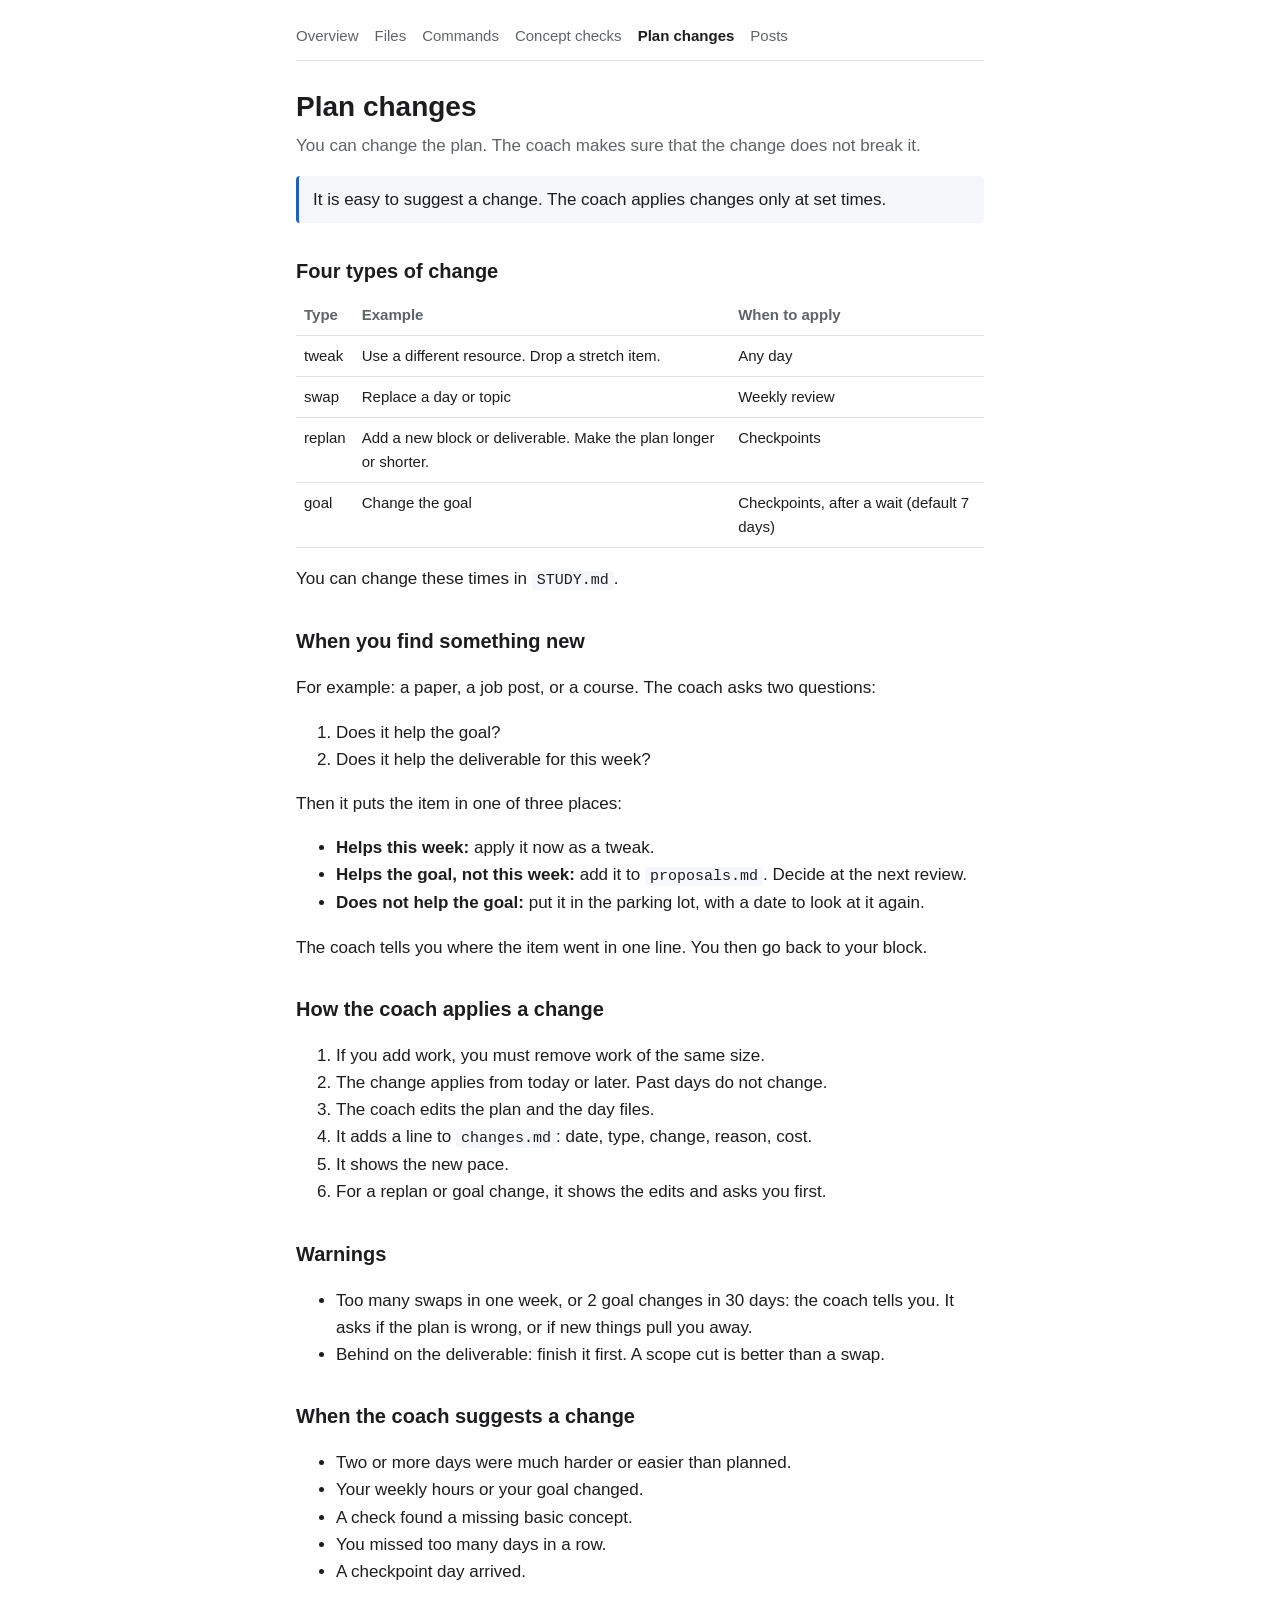
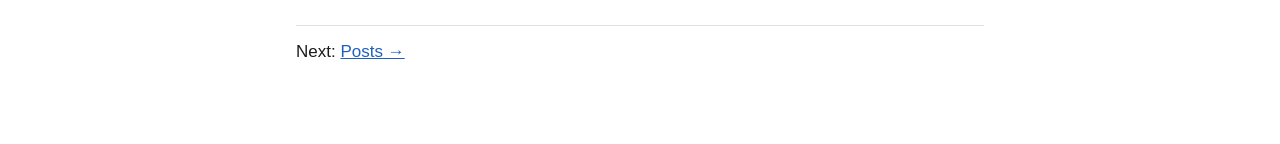
==== docs/adapt.html @ 72d98e4d "docs: add GitHub Pages guide for the skill Six plain HTML pages (overview, files, commands, concept " ====
<!doctype html>
<html lang="en">
<head>
<meta charset="utf-8">
<meta name="viewport" content="width=device-width, initial-scale=1">
<title>Study Coach Plan Changes</title>
<link rel="stylesheet" href="style.css">
</head>
<body>
<main>
<nav><a href="index.html">Overview</a><a href="workspace.html">Files</a><a href="modes.html">Commands</a><a href="check.html">Concept checks</a><a href="adapt.html" aria-current="page">Plan changes</a><a href="share.html">Posts</a></nav>

<h1>Plan changes</h1>
<p class="lead">You can change the plan. The coach makes sure that the change does not break it.</p>

<div class="note">It is easy to suggest a change. The coach applies changes only at set times.</div>

<h2>Four types of change</h2>
<table>
<tr><th>Type</th><th>Example</th><th>When to apply</th></tr>
<tr><td>tweak</td><td>Use a different resource. Drop a stretch item.</td><td>Any day</td></tr>
<tr><td>swap</td><td>Replace a day or topic</td><td>Weekly review</td></tr>
<tr><td>replan</td><td>Add a new block or deliverable. Make the plan longer or shorter.</td><td>Checkpoints</td></tr>
<tr><td>goal</td><td>Change the goal</td><td>Checkpoints, after a wait (default 7 days)</td></tr>
</table>
<p>You can change these times in <code>STUDY.md</code>.</p>

<h2>When you find something new</h2>
<p>For example: a paper, a job post, or a course. The coach asks two questions:</p>
<ol>
<li>Does it help the goal?</li>
<li>Does it help the deliverable for this week?</li>
</ol>
<p>Then it puts the item in one of three places:</p>
<ul>
<li><b>Helps this week:</b> apply it now as a tweak.</li>
<li><b>Helps the goal, not this week:</b> add it to <code>proposals.md</code>. Decide at the next review.</li>
<li><b>Does not help the goal:</b> put it in the parking lot, with a date to look at it again.</li>
</ul>
<p>The coach tells you where the item went in one line. You then go back to your block.</p>

<h2>How the coach applies a change</h2>
<ol>
<li>If you add work, you must remove work of the same size.</li>
<li>The change applies from today or later. Past days do not change.</li>
<li>The coach edits the plan and the day files.</li>
<li>It adds a line to <code>changes.md</code>: date, type, change, reason, cost.</li>
<li>It shows the new pace.</li>
<li>For a replan or goal change, it shows the edits and asks you first.</li>
</ol>

<h2>Warnings</h2>
<ul>
<li>Too many swaps in one week, or 2 goal changes in 30 days: the coach tells you. It asks if the plan is wrong, or if new things pull you away.</li>
<li>Behind on the deliverable: finish it first. A scope cut is better than a swap.</li>
</ul>

<h2>When the coach suggests a change</h2>
<ul>
<li>Two or more days were much harder or easier than planned.</li>
<li>Your weekly hours or your goal changed.</li>
<li>A check found a missing basic concept.</li>
<li>You missed too many days in a row.</li>
<li>A checkpoint day arrived.</li>
</ul>

<p class="next">Next: <a href="share.html">Posts →</a></p>

</main>
</body>
</html>
---- docs/style.css ----
:root {
  --bg: #ffffff;
  --text: #1d1d1f;
  --muted: #5f6368;
  --line: #e2e2e2;
  --accent: #1f5fbf;
  --box: #f5f7fa;
}
@media (prefers-color-scheme: dark) {
  :root {
    --bg: #16181c;
    --text: #e8e8e8;
    --muted: #a0a4ab;
    --line: #33363c;
    --accent: #7fb0ff;
    --box: #1f2228;
  }
}
* { box-sizing: border-box; }
body {
  margin: 0;
  background: var(--bg);
  color: var(--text);
  font: 17px/1.6 -apple-system, BlinkMacSystemFont, "Segoe UI", Roboto, sans-serif;
}
main { max-width: 720px; margin: 0 auto; padding: 24px 16px 64px; }
nav { display: flex; flex-wrap: wrap; gap: 6px 16px; padding-bottom: 12px; border-bottom: 1px solid var(--line); font-size: 15px; }
nav a { color: var(--muted); text-decoration: none; }
nav a[aria-current] { color: var(--text); font-weight: 600; }
a { color: var(--accent); }
h1 { font-size: 28px; line-height: 1.25; margin: 28px 0 8px; }
h2 { font-size: 20px; margin: 32px 0 8px; }
p.lead { color: var(--muted); margin-top: 0; }
code { background: var(--box); padding: 1px 5px; border-radius: 4px; font-size: 15px; }
pre { background: var(--box); padding: 12px; border-radius: 6px; overflow-x: auto; font-size: 14px; }
table { width: 100%; border-collapse: collapse; font-size: 15px; margin: 8px 0; }
th, td { text-align: left; padding: 8px; border-bottom: 1px solid var(--line); vertical-align: top; }
th { color: var(--muted); font-weight: 600; }
.note { background: var(--box); border-left: 3px solid var(--accent); padding: 10px 14px; border-radius: 4px; }
.next { margin-top: 40px; padding-top: 12px; border-top: 1px solid var(--line); }
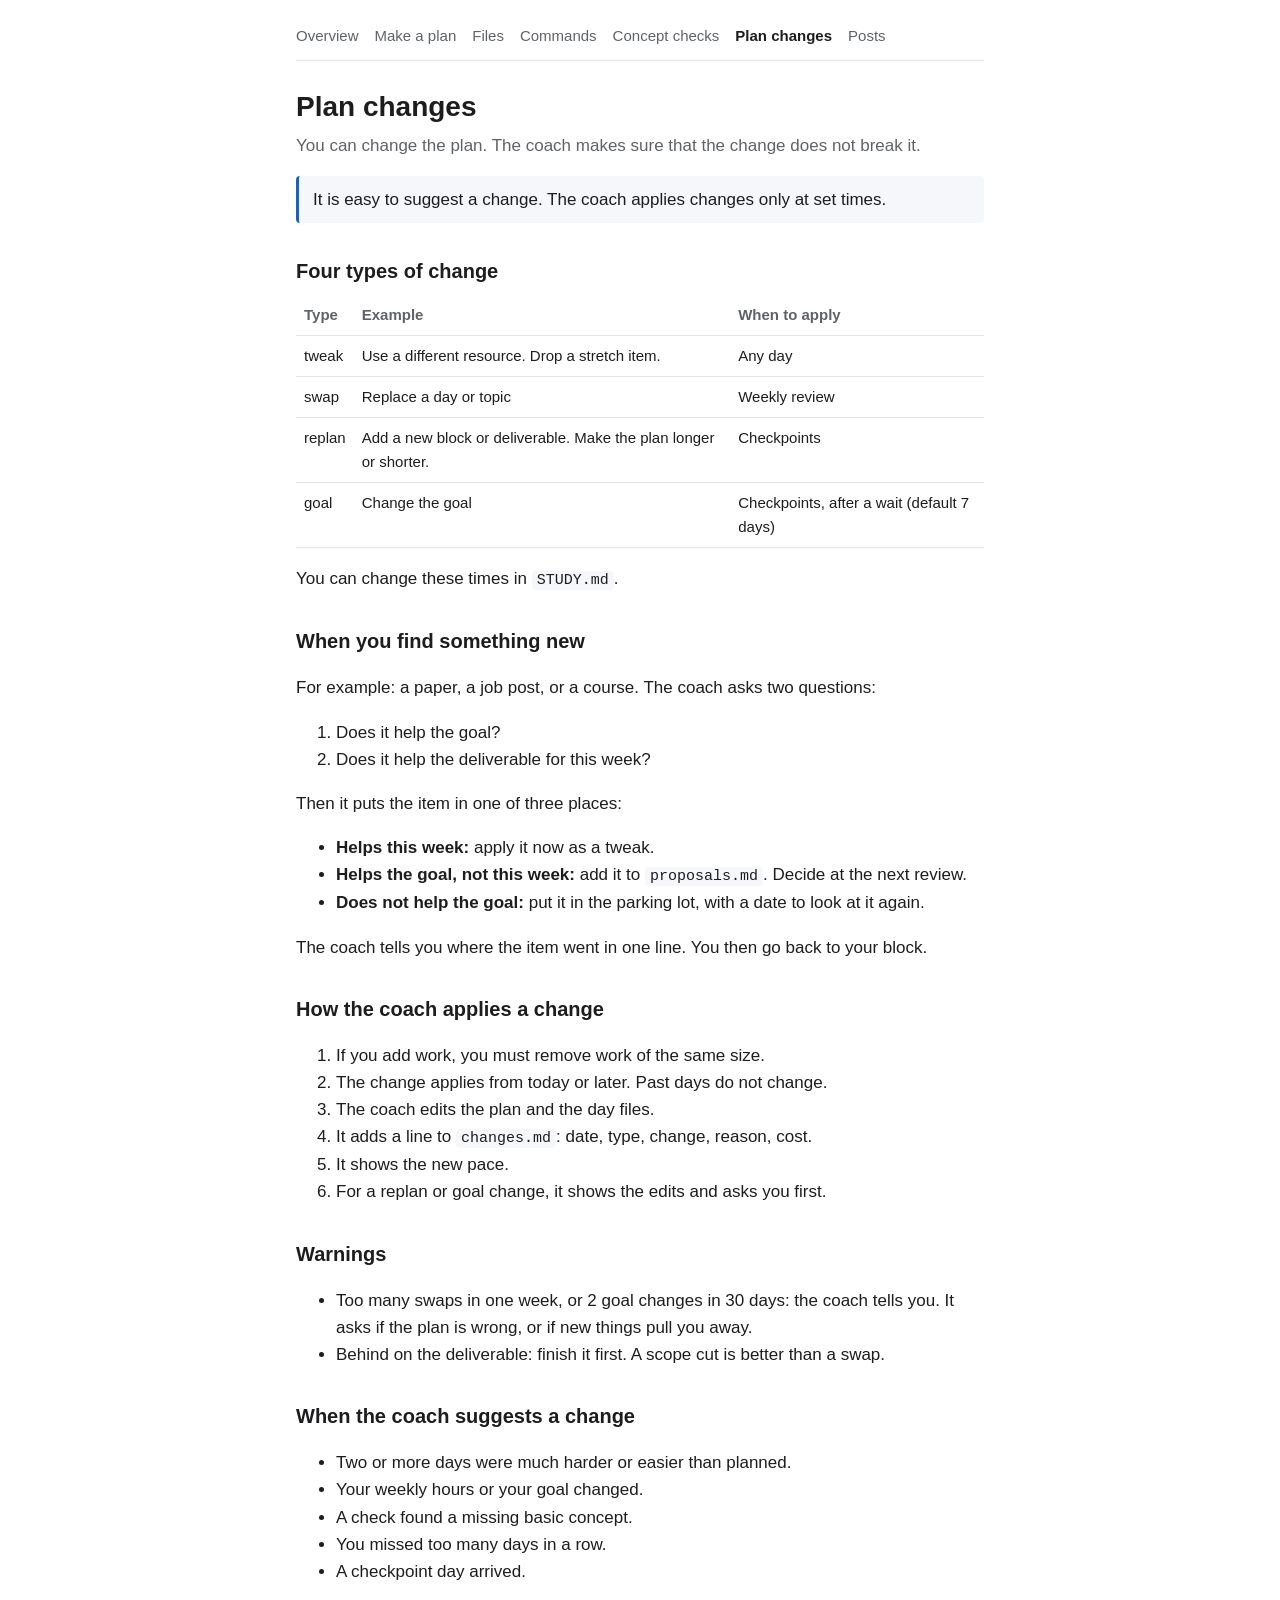
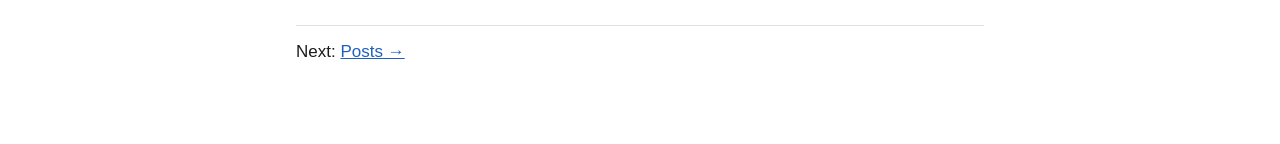
==== commit fe9da8b5: "v0.4.0: study-planner plans the capability gap; Experienced Learner Mode; planner docs page Co-Autho" ====
--- a/docs/adapt.html
+++ b/docs/adapt.html
@@ -8,7 +8,7 @@
 </head>
 <body>
 <main>
-<nav><a href="index.html">Overview</a><a href="workspace.html">Files</a><a href="modes.html">Commands</a><a href="check.html">Concept checks</a><a href="adapt.html" aria-current="page">Plan changes</a><a href="share.html">Posts</a></nav>
+<nav><a href="index.html">Overview</a><a href="planner.html">Make a plan</a><a href="workspace.html">Files</a><a href="modes.html">Commands</a><a href="check.html">Concept checks</a><a href="adapt.html" aria-current="page">Plan changes</a><a href="share.html">Posts</a></nav>
 
 <h1>Plan changes</h1>
 <p class="lead">You can change the plan. The coach makes sure that the change does not break it.</p>
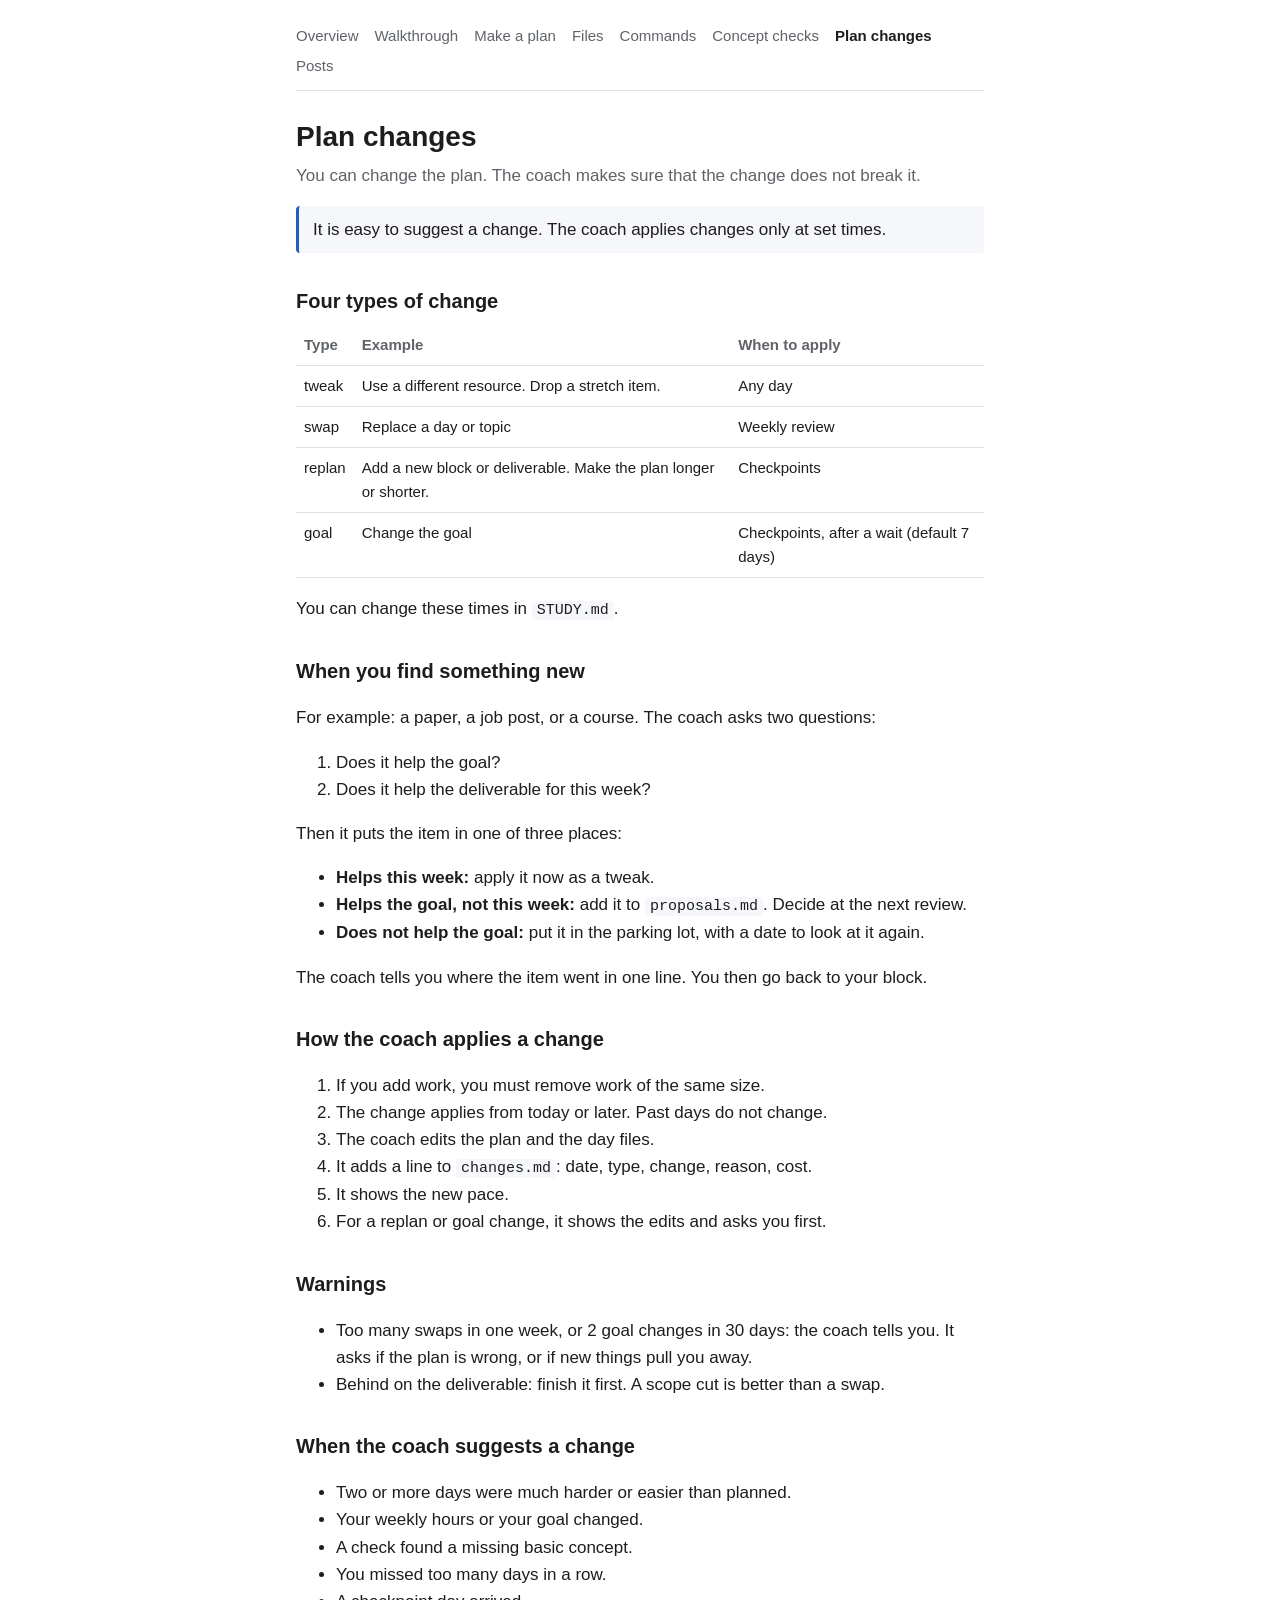
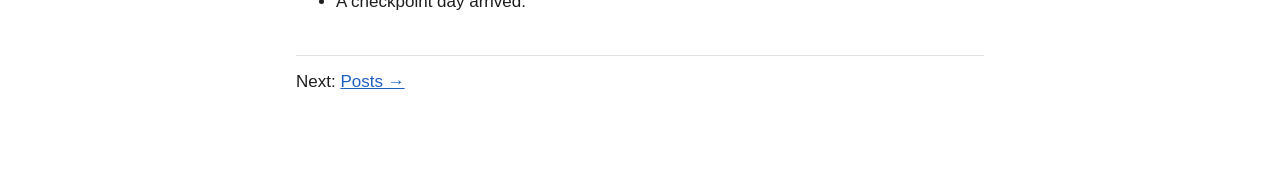
==== commit 0a8f0adb: "docs: walkthrough page with expandable steps; fix plugin install owner in README Co-Authored-By: Cla" ====
--- a/docs/adapt.html
+++ b/docs/adapt.html
@@ -8,7 +8,7 @@
 </head>
 <body>
 <main>
-<nav><a href="index.html">Overview</a><a href="planner.html">Make a plan</a><a href="workspace.html">Files</a><a href="modes.html">Commands</a><a href="check.html">Concept checks</a><a href="adapt.html" aria-current="page">Plan changes</a><a href="share.html">Posts</a></nav>
+<nav><a href="index.html">Overview</a><a href="walkthrough.html">Walkthrough</a><a href="planner.html">Make a plan</a><a href="workspace.html">Files</a><a href="modes.html">Commands</a><a href="check.html">Concept checks</a><a href="adapt.html" aria-current="page">Plan changes</a><a href="share.html">Posts</a></nav>
 
 <h1>Plan changes</h1>
 <p class="lead">You can change the plan. The coach makes sure that the change does not break it.</p>
--- a/docs/style.css
+++ b/docs/style.css
@@ -38,3 +38,26 @@
 th { color: var(--muted); font-weight: 600; }
 .note { background: var(--box); border-left: 3px solid var(--accent); padding: 10px 14px; border-radius: 4px; }
 .next { margin-top: 40px; padding-top: 12px; border-top: 1px solid var(--line); }
+
+/* Walkthrough */
+.muted { color: var(--muted); font-size: 15px; }
+.toolbar { margin: 16px 0 0; }
+button { font: inherit; font-size: 15px; color: var(--text); background: var(--box); border: 1px solid var(--line); border-radius: 6px; padding: 6px 12px; cursor: pointer; }
+button:hover { border-color: var(--accent); }
+.step { margin-top: 28px; padding-top: 4px; border-top: 1px solid var(--line); }
+.step h2 { display: flex; align-items: center; gap: 10px; }
+.num { display: inline-flex; align-items: center; justify-content: center; width: 28px; height: 28px; flex: none; border-radius: 50%; background: var(--accent); color: var(--bg); font-size: 15px; }
+p.label { margin: 12px 0 4px; font-size: 14px; color: var(--muted); font-weight: 600; }
+pre.cmd { border-left: 3px solid var(--accent); font-size: 15px; }
+details { margin: 8px 0; border: 1px solid var(--line); border-radius: 6px; padding: 0 12px; }
+details[open] { padding-bottom: 8px; }
+summary { cursor: pointer; padding: 10px 0; font-size: 15px; color: var(--accent); }
+summary:focus-visible { outline: 2px solid var(--accent); outline-offset: 2px; }
+.chat p { margin: 6px 0; padding: 8px 12px; border-radius: 6px; }
+.chat p::before { display: block; font-size: 12px; font-weight: 600; color: var(--muted); margin-bottom: 2px; }
+.chat .you { background: var(--box); margin-left: 15%; }
+.chat .you::before { content: "You"; }
+.chat .claude { border: 1px solid var(--line); margin-right: 15%; }
+.chat .claude::before { content: "Claude"; }
+.tip { font-size: 15px; color: var(--muted); }
+.tip::before { content: "Tip: "; font-weight: 600; color: var(--text); }
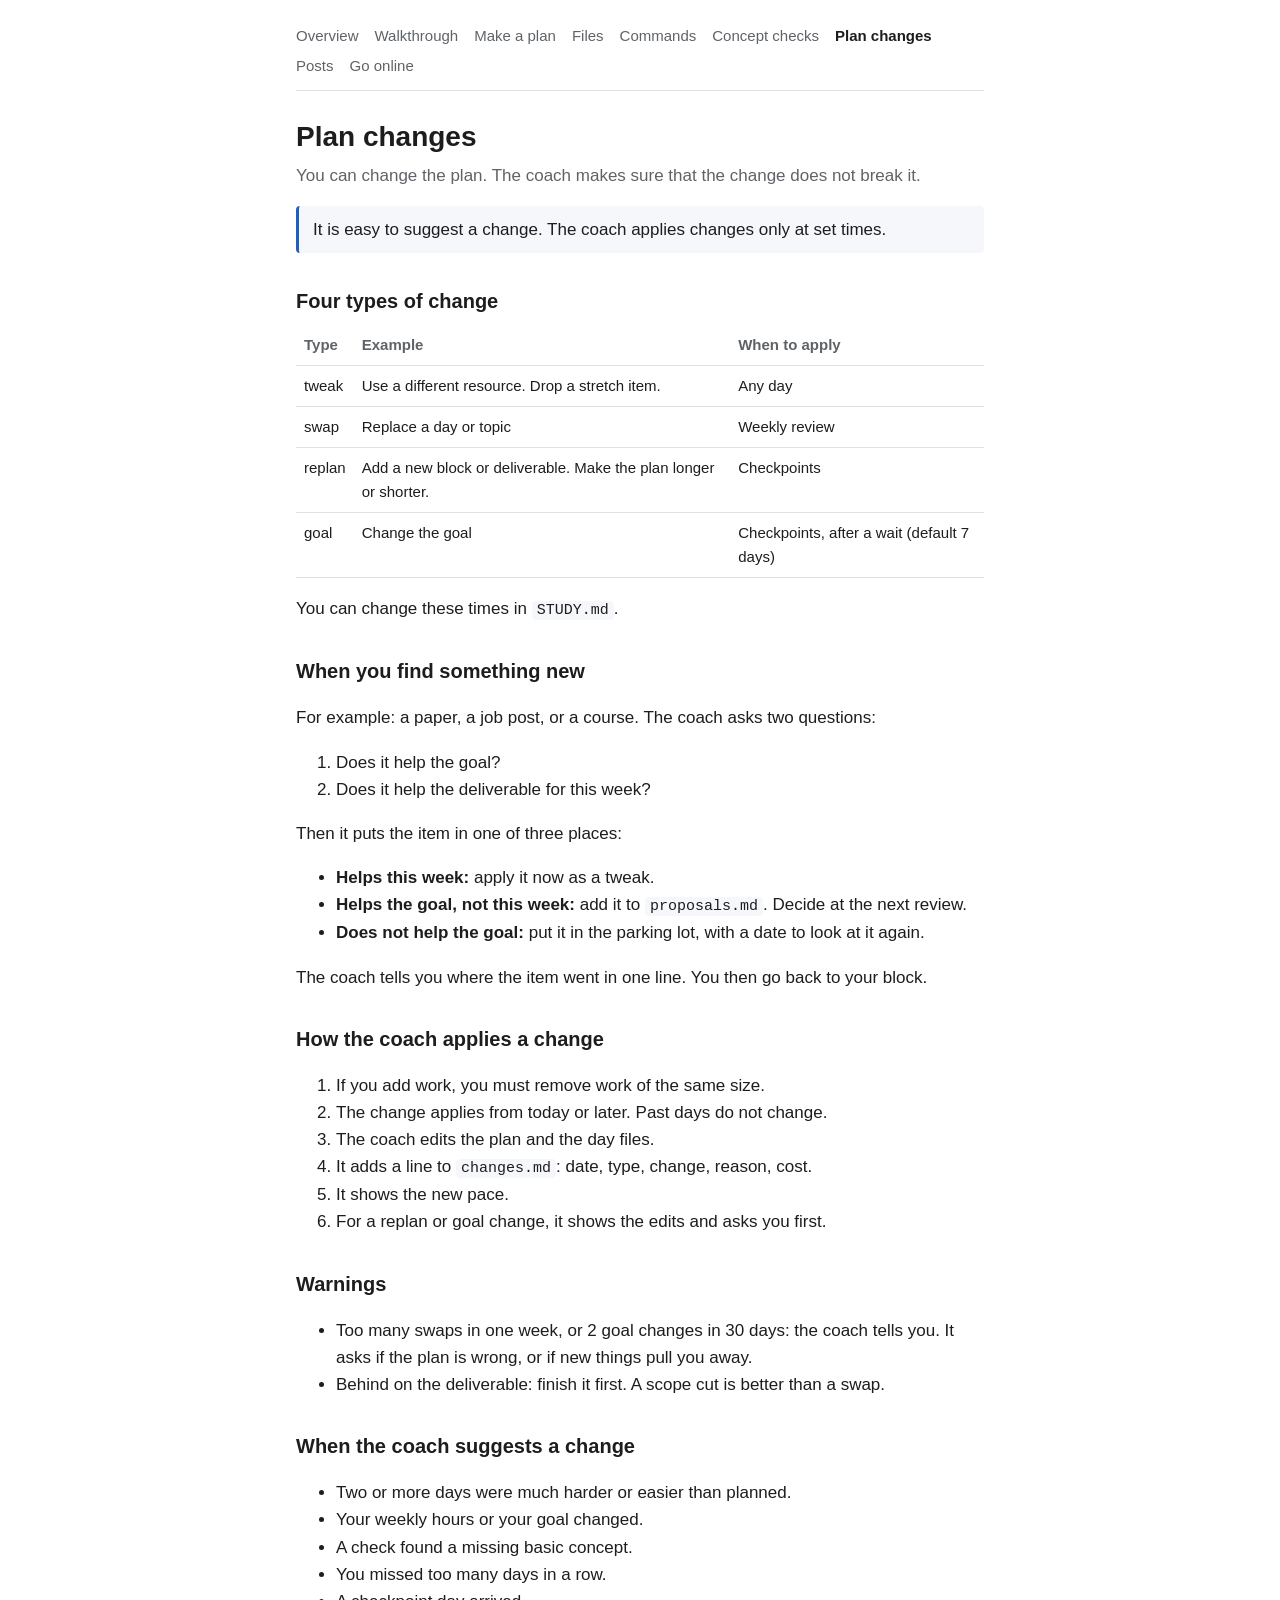
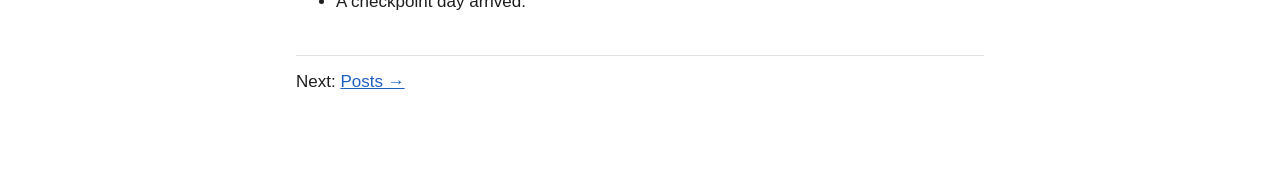
==== commit 00ad2bf3: "v0.5.0: online mode and automatic save (sync.mjs) - online: guided GitHub account, gh sign-in, repo " ====
--- a/docs/adapt.html
+++ b/docs/adapt.html
@@ -8,7 +8,7 @@
 </head>
 <body>
 <main>
-<nav><a href="index.html">Overview</a><a href="walkthrough.html">Walkthrough</a><a href="planner.html">Make a plan</a><a href="workspace.html">Files</a><a href="modes.html">Commands</a><a href="check.html">Concept checks</a><a href="adapt.html" aria-current="page">Plan changes</a><a href="share.html">Posts</a></nav>
+<nav><a href="index.html">Overview</a><a href="walkthrough.html">Walkthrough</a><a href="planner.html">Make a plan</a><a href="workspace.html">Files</a><a href="modes.html">Commands</a><a href="check.html">Concept checks</a><a href="adapt.html" aria-current="page">Plan changes</a><a href="share.html">Posts</a><a href="online.html">Go online</a></nav>
 
 <h1>Plan changes</h1>
 <p class="lead">You can change the plan. The coach makes sure that the change does not break it.</p>
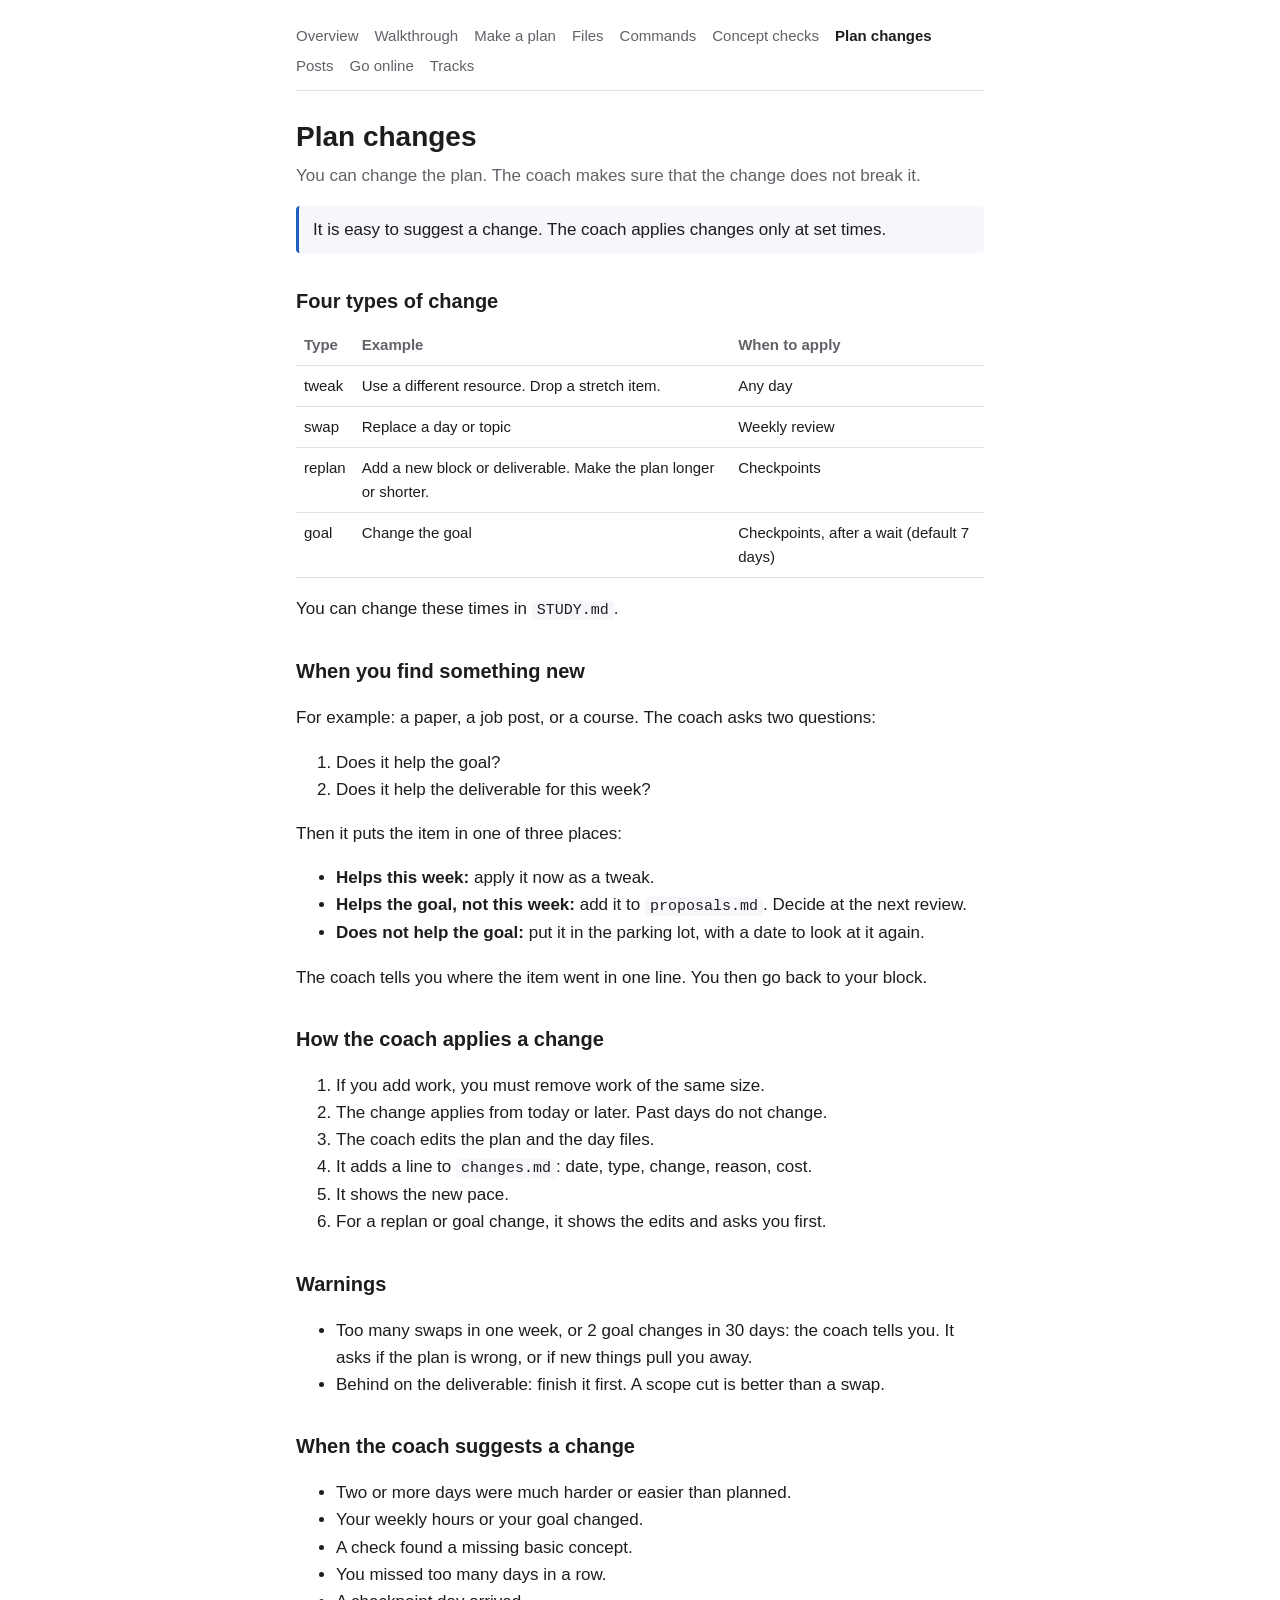
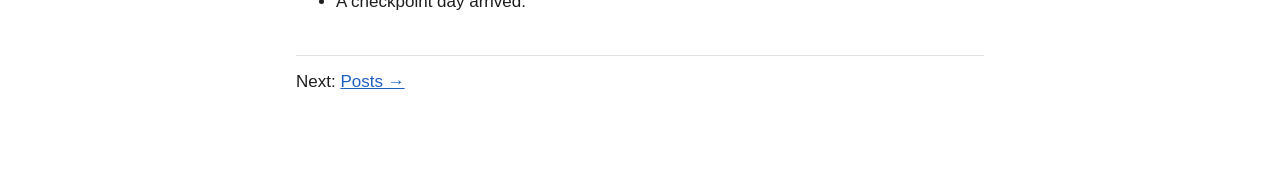
==== commit f618b3ca: "Add Tracks page with day counts from start date; link from nav and overview Co-Authored-By: Claude S" ====
--- a/docs/adapt.html
+++ b/docs/adapt.html
@@ -8,7 +8,7 @@
 </head>
 <body>
 <main>
-<nav><a href="index.html">Overview</a><a href="walkthrough.html">Walkthrough</a><a href="planner.html">Make a plan</a><a href="workspace.html">Files</a><a href="modes.html">Commands</a><a href="check.html">Concept checks</a><a href="adapt.html" aria-current="page">Plan changes</a><a href="share.html">Posts</a><a href="online.html">Go online</a></nav>
+<nav><a href="index.html">Overview</a><a href="walkthrough.html">Walkthrough</a><a href="planner.html">Make a plan</a><a href="workspace.html">Files</a><a href="modes.html">Commands</a><a href="check.html">Concept checks</a><a href="adapt.html" aria-current="page">Plan changes</a><a href="share.html">Posts</a><a href="online.html">Go online</a><a href="tracks.html">Tracks</a></nav>
 
 <h1>Plan changes</h1>
 <p class="lead">You can change the plan. The coach makes sure that the change does not break it.</p>
